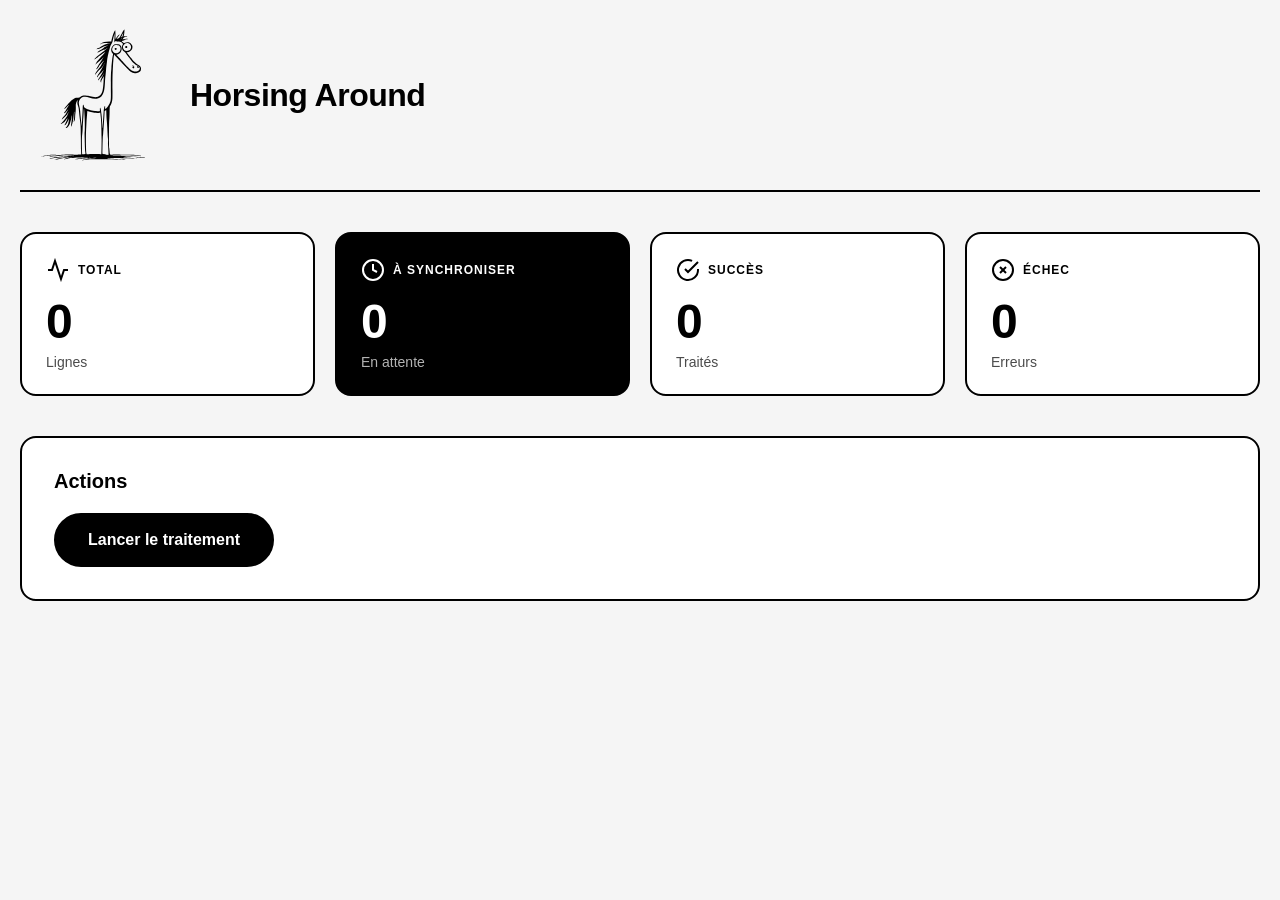
==== index.html @ 1d6e6deb "Add Grist API script to index.html" ====
<!doctype html>
<html lang="fr">
  <head>
    <meta charset="UTF-8" />
    <meta name="viewport" content="width=device-width, initial-scale=1.0" />
    <title>Horsing Around - Synchronisation DS</title>
    <link rel="stylesheet" href="style.css" />
  </head>
  <body>
    <div class="container">
      <!-- Header -->
      <header class="header">
        <div class="logo">
          <!-- # LOGO ICI : Remplacer le div.logo-placeholder par ton logo SVG ou image -->
          <img src="horse.svg" alt="Logo" />
        </div>
        <h1 class="title">Horsing Around</h1>
      </header>

      <!-- Stats Grid -->
      <div class="stats-grid">
        <!-- Card 1: Total -->
        <div class="stat-card">
          <div class="stat-header">
            <!-- # ICON ICI : Icône graphique/chart pour TOTAL -->
            <svg
              class="stat-icon"
              width="24"
              height="24"
              viewBox="0 0 24 24"
              fill="none"
              stroke="currentColor"
              stroke-width="2"
            >
              <polyline points="22 12 18 12 15 21 9 3 6 12 2 12"></polyline>
            </svg>
            <span class="stat-label">TOTAL</span>
          </div>
          <div class="stat-value" id="total-value">-</div>
          <div class="stat-subtitle">Lignes</div>
        </div>

        <!-- Card 2: À synchroniser (ACCENT CARD) -->
        <div class="stat-card stat-card-accent">
          <div class="stat-header">
            <!-- # ICON ICI : Icône horloge/attente pour À SYNCHRONISER -->
            <svg
              class="stat-icon"
              width="24"
              height="24"
              viewBox="0 0 24 24"
              fill="none"
              stroke="currentColor"
              stroke-width="2"
            >
              <circle cx="12" cy="12" r="10"></circle>
              <polyline points="12 6 12 12 16 14"></polyline>
            </svg>
            <span class="stat-label">À SYNCHRONISER</span>
          </div>
          <div class="stat-value" id="pending-value">-</div>
          <div class="stat-subtitle">En attente</div>
        </div>

        <!-- Card 3: Succès -->
        <div class="stat-card">
          <div class="stat-header">
            <!-- # ICON ICI : Icône check/validation pour SUCCÈS -->
            <svg
              class="stat-icon"
              width="24"
              height="24"
              viewBox="0 0 24 24"
              fill="none"
              stroke="currentColor"
              stroke-width="2"
            >
              <path d="M22 11.08V12a10 10 0 1 1-5.93-9.14"></path>
              <polyline points="22 4 12 14.01 9 11.01"></polyline>
            </svg>
            <span class="stat-label">SUCCÈS</span>
          </div>
          <div class="stat-value" id="success-value">-</div>
          <div class="stat-subtitle">Traités</div>
        </div>

        <!-- Card 4: Échec -->
        <div class="stat-card">
          <div class="stat-header">
            <!-- # ICON ICI : Icône croix/erreur pour ÉCHEC -->
            <svg
              class="stat-icon"
              width="24"
              height="24"
              viewBox="0 0 24 24"
              fill="none"
              stroke="currentColor"
              stroke-width="2"
            >
              <circle cx="12" cy="12" r="10"></circle>
              <line x1="15" y1="9" x2="9" y2="15"></line>
              <line x1="9" y1="9" x2="15" y2="15"></line>
            </svg>
            <span class="stat-label">ÉCHEC</span>
          </div>
          <div class="stat-value" id="error-value">-</div>
          <div class="stat-subtitle">Erreurs</div>
        </div>
      </div>

      <!-- Actions Section -->
      <div class="actions-section">
        <h2 class="actions-title">Actions</h2>
        <div class="actions-buttons">
          <button id="launch-btn" class="btn btn-primary">
            Lancer le traitement
          </button>
        </div>
      </div>

      <!-- Status Message -->
      <div id="status-message" class="status-message hidden"></div>

      <!-- Progress Bar (hidden by default) -->
      <div id="progress-container" class="progress-container hidden">
        <div class="progress-bar">
          <div id="progress-fill" class="progress-fill"></div>
        </div>
        <div id="progress-text" class="progress-text">
          Traitement en cours...
        </div>
      </div>
    </div>

    <!-- Grist API -->
    <script src="https://docs.getgrist.com/grist-plugin-api.js"></script>
    <script src="script.js"></script>
  </body>
</html>
---- style.css ----
/* Reset & Base */
* {
  margin: 0;
  padding: 0;
  box-sizing: border-box;
}

body {
  font-family:
    -apple-system, BlinkMacSystemFont, "Segoe UI", Roboto, Oxygen, Ubuntu,
    Cantarell, sans-serif;
  background-color: #f5f5f5;
  color: #000;
  padding: 20px;
}

.container {
  max-width: 1400px;
  margin: 0 auto;
}

/* Header */
.header {
  display: flex;
  align-items: center;
  gap: 20px;
  margin-bottom: 40px;
  padding-bottom: 20px;
  border-bottom: 2px solid #000;
}

.logo {
  /* # LOGO : Ajuster la taille si nécessaire */
  width: 150px;
  height: 150px;
  flex-shrink: 0; /* Empêche le logo de rétrécir */
}

/* Ajoute aussi ceci pour contraindre l'image/svg à l'intérieur */
.logo img,
.logo svg {
  width: 100%;
  height: 100%;
  object-fit: contain; /* Garde les proportions */
}

.logo-placeholder {
  /* # LOGO : Placeholder carré noir - Remplacer par ton logo */
  width: 100%;
  height: 100%;
  background-color: #000;
  display: flex;
  align-items: center;
  justify-content: center;
  color: #fff;
  font-weight: bold;
  font-size: 14px;
  border-radius: 8px;
}

/* Responsive : réduire sur petits écrans */
@media (max-width: 768px) {
  .logo {
    width: 60px;
    height: 60px;
  }
}

.title {
  font-size: 32px;
  font-weight: 700;
  letter-spacing: -0.5px;
}

/* Stats Grid */
.stats-grid {
  display: grid;
  grid-template-columns: repeat(auto-fit, minmax(280px, 1fr));
  gap: 20px;
  margin-bottom: 40px;
}

.stat-card {
  background-color: #fff;
  border: 2px solid #000;
  border-radius: 16px;
  padding: 24px;
  transition:
    transform 0.2s ease,
    box-shadow 0.2s ease;
}

.stat-card:hover {
  transform: translateY(-2px);
  box-shadow: 4px 4px 0 #000;
}

/* Accent Card (noir) */
.stat-card-accent {
  background-color: #000;
  color: #fff;
}

.stat-card-accent .stat-icon {
  stroke: #fff;
}

.stat-header {
  display: flex;
  align-items: center;
  gap: 8px;
  margin-bottom: 16px;
}

.stat-icon {
  /* # ICON : Taille des icônes des cartes stats */
  width: 24px;
  height: 24px;
}

.stat-label {
  font-size: 12px;
  font-weight: 600;
  letter-spacing: 1px;
  text-transform: uppercase;
}

.stat-value {
  font-size: 48px;
  font-weight: 700;
  line-height: 1;
  margin-bottom: 8px;
}

.stat-subtitle {
  font-size: 14px;
  opacity: 0.7;
}

/* Actions Section */
.actions-section {
  background-color: #fff;
  border: 2px solid #000;
  border-radius: 16px;
  padding: 32px;
  margin-bottom: 20px;
}

.actions-title {
  font-size: 20px;
  font-weight: 700;
  margin-bottom: 20px;
}

.actions-buttons {
  display: flex;
  gap: 12px;
  flex-wrap: wrap;
}

/* Buttons */
.btn {
  padding: 16px 32px;
  font-size: 16px;
  font-weight: 600;
  border: 2px solid #000;
  border-radius: 50px;
  cursor: pointer;
  transition: all 0.2s ease;
  font-family: inherit;
}

.btn-primary {
  background-color: #000;
  color: #fff;
}

.btn-primary:hover:not(:disabled) {
  transform: translateY(-2px);
  box-shadow: 4px 4px 0 #000;
}

.btn-primary:active:not(:disabled) {
  transform: translateY(0);
  box-shadow: 2px 2px 0 #000;
}

.btn-primary:disabled {
  opacity: 0.5;
  cursor: not-allowed;
}

/* Status Message */
.status-message {
  padding: 16px 24px;
  border-radius: 12px;
  border: 2px solid #000;
  margin-bottom: 20px;
  font-weight: 500;
}

.status-message.success {
  background-color: #fff;
  color: #000;
}

.status-message.error {
  background-color: #000;
  color: #fff;
}

.status-message.info {
  background-color: #f5f5f5;
  color: #000;
}

.hidden {
  display: none;
}

/* Progress Bar */
.progress-container {
  background-color: #fff;
  border: 2px solid #000;
  border-radius: 16px;
  padding: 24px;
}

.progress-bar {
  width: 100%;
  height: 20px;
  background-color: #f5f5f5;
  border: 2px solid #000;
  border-radius: 10px;
  overflow: hidden;
  margin-bottom: 12px;
}

.progress-fill {
  height: 100%;
  background-color: #000;
  transition: width 0.3s ease;
  width: 0%;
}

.progress-text {
  text-align: center;
  font-size: 14px;
  font-weight: 600;
}

/* Responsive */
@media (max-width: 768px) {
  .stats-grid {
    grid-template-columns: 1fr;
  }

  .header {
    flex-direction: column;
    align-items: flex-start;
  }

  .title {
    font-size: 24px;
  }
}
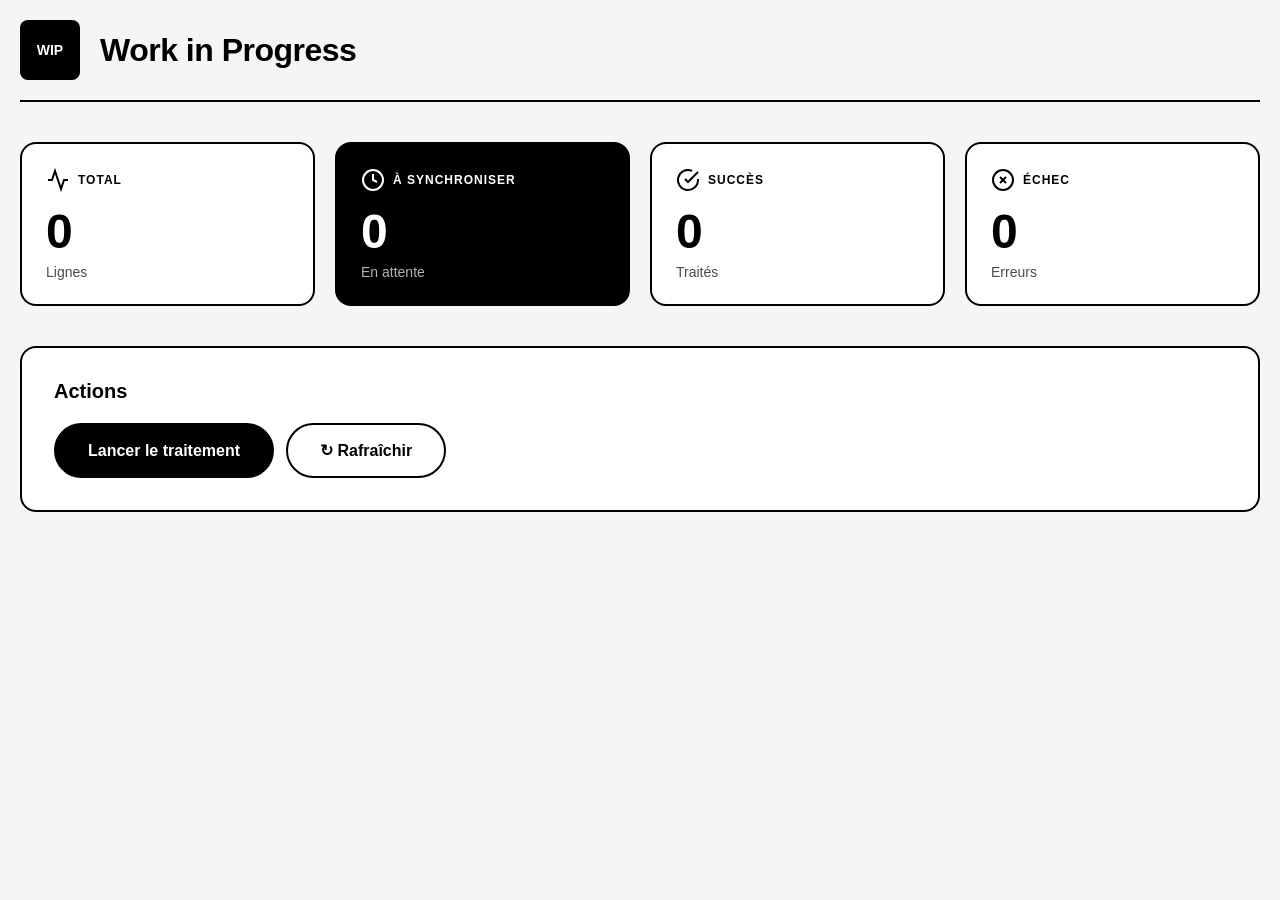
==== commit 301ed983: "Update title and logo placeholder in index.html" ====
--- a/index.html
+++ b/index.html
@@ -3,7 +3,7 @@
   <head>
     <meta charset="UTF-8" />
     <meta name="viewport" content="width=device-width, initial-scale=1.0" />
-    <title>Horsing Around - Synchronisation DS</title>
+    <title>Work in Progress - Synchronisation DS</title>
     <link rel="stylesheet" href="style.css" />
   </head>
   <body>
@@ -12,9 +12,9 @@
       <header class="header">
         <div class="logo">
           <!-- # LOGO ICI : Remplacer le div.logo-placeholder par ton logo SVG ou image -->
-          <img src="horse.svg" alt="Logo" />
+          <div class="logo-placeholder">WIP</div>
         </div>
-        <h1 class="title">Horsing Around</h1>
+        <h1 class="title">Work in Progress</h1>
       </header>
 
       <!-- Stats Grid -->
@@ -115,6 +115,9 @@
           <button id="launch-btn" class="btn btn-primary">
             Lancer le traitement
           </button>
+          <button id="refresh-btn" class="btn btn-secondary">
+            ↻ Rafraîchir
+          </button>
         </div>
       </div>
 
@@ -132,8 +135,6 @@
       </div>
     </div>
 
-    <!-- Grist API -->
-    <script src="https://docs.getgrist.com/grist-plugin-api.js"></script>
     <script src="script.js"></script>
   </body>
 </html>
--- a/style.css
+++ b/style.css
@@ -31,17 +31,8 @@
 
 .logo {
   /* # LOGO : Ajuster la taille si nécessaire */
-  width: 150px;
-  height: 150px;
-  flex-shrink: 0; /* Empêche le logo de rétrécir */
-}
-
-/* Ajoute aussi ceci pour contraindre l'image/svg à l'intérieur */
-.logo img,
-.logo svg {
-  width: 100%;
-  height: 100%;
-  object-fit: contain; /* Garde les proportions */
+  width: 60px;
+  height: 60px;
 }
 
 .logo-placeholder {
@@ -56,14 +47,6 @@
   font-weight: bold;
   font-size: 14px;
   border-radius: 8px;
-}
-
-/* Responsive : réduire sur petits écrans */
-@media (max-width: 768px) {
-  .logo {
-    width: 60px;
-    height: 60px;
-  }
 }
 
 .title {
@@ -190,6 +173,27 @@
   cursor: not-allowed;
 }
 
+.btn-secondary {
+  background-color: #fff;
+  color: #000;
+}
+
+.btn-secondary:hover:not(:disabled) {
+  background-color: #f5f5f5;
+  transform: translateY(-2px);
+  box-shadow: 4px 4px 0 #000;
+}
+
+.btn-secondary:active:not(:disabled) {
+  transform: translateY(0);
+  box-shadow: 2px 2px 0 #000;
+}
+
+.btn-secondary:disabled {
+  opacity: 0.5;
+  cursor: not-allowed;
+}
+
 /* Status Message */
 .status-message {
   padding: 16px 24px;
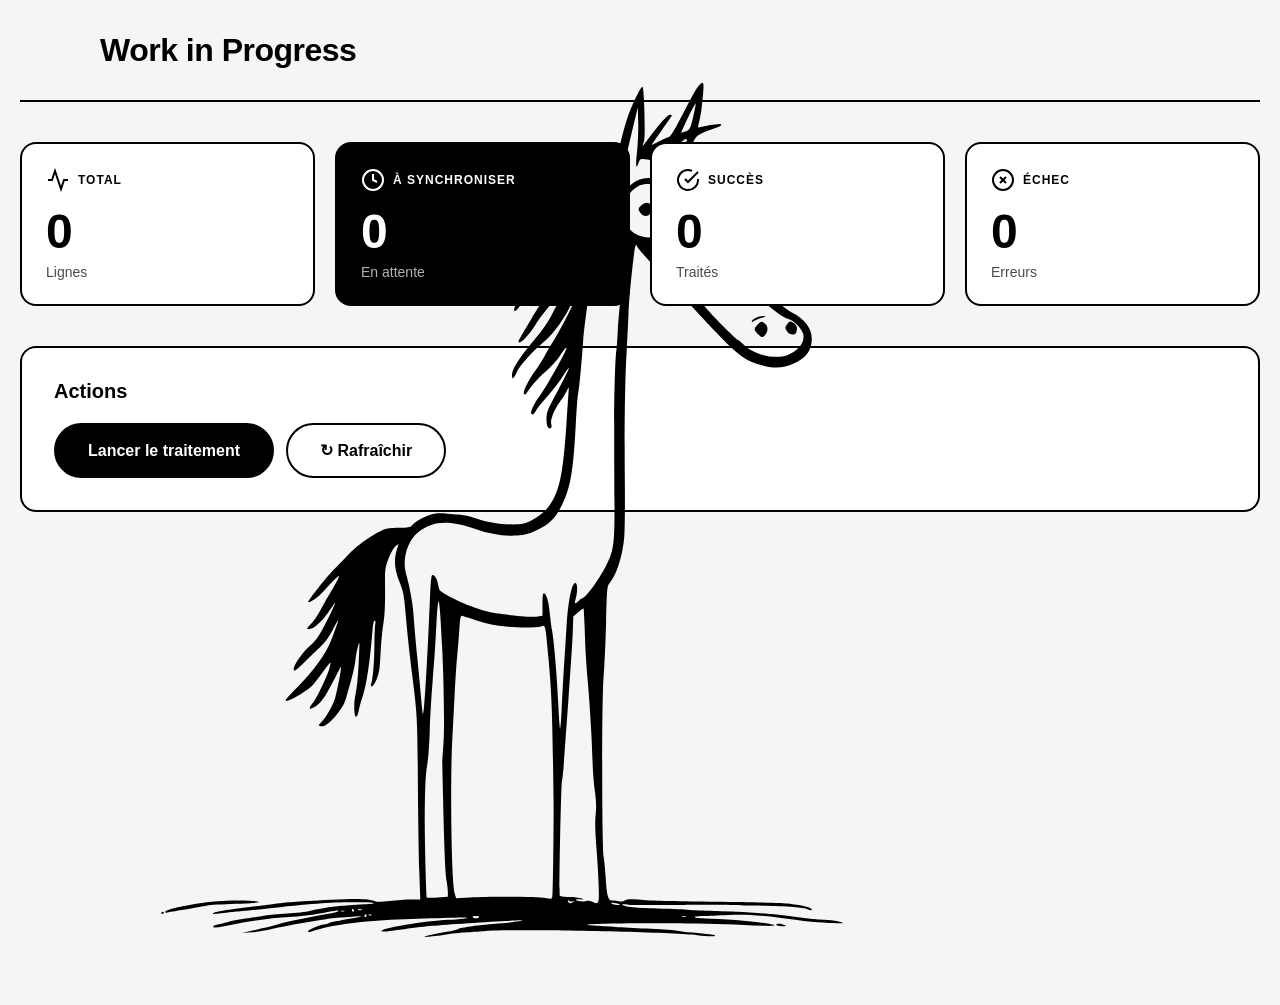
==== commit 185fbcf9: "Replace logo placeholder with SVG image" ====
--- a/index.html
+++ b/index.html
@@ -12,7 +12,7 @@
       <header class="header">
         <div class="logo">
           <!-- # LOGO ICI : Remplacer le div.logo-placeholder par ton logo SVG ou image -->
-          <div class="logo-placeholder">WIP</div>
+          <img src="horse.svg" alt="Logo" />
         </div>
         <h1 class="title">Work in Progress</h1>
       </header>
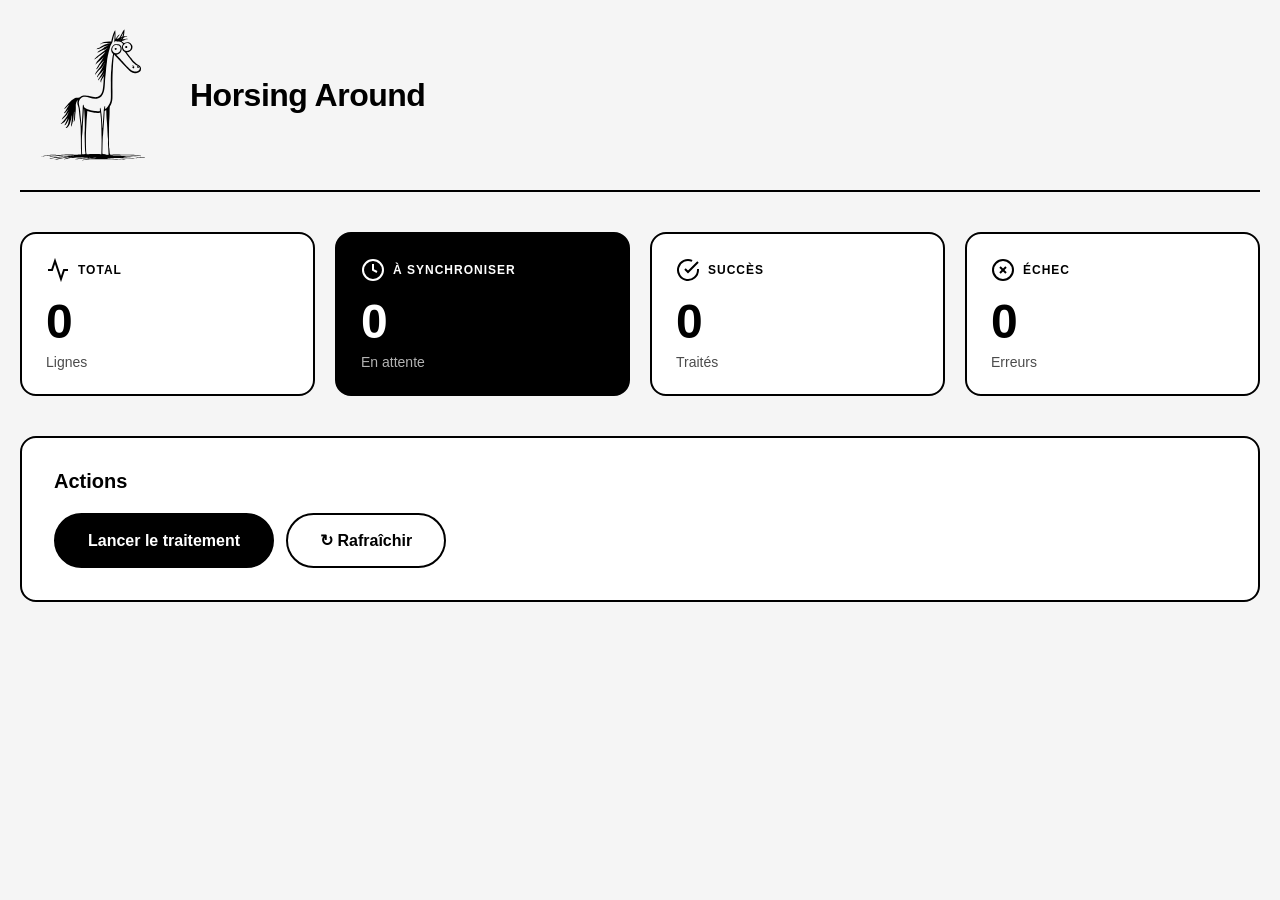
==== commit 672cb5bc: "Update title and header text in index.html" ====
--- a/index.html
+++ b/index.html
@@ -3,7 +3,7 @@
   <head>
     <meta charset="UTF-8" />
     <meta name="viewport" content="width=device-width, initial-scale=1.0" />
-    <title>Work in Progress - Synchronisation DS</title>
+    <title>Horsing Around - Synchronisation DS</title>
     <link rel="stylesheet" href="style.css" />
   </head>
   <body>
@@ -14,7 +14,7 @@
           <!-- # LOGO ICI : Remplacer le div.logo-placeholder par ton logo SVG ou image -->
           <img src="horse.svg" alt="Logo" />
         </div>
-        <h1 class="title">Work in Progress</h1>
+        <h1 class="title">Horsing Around</h1>
       </header>
 
       <!-- Stats Grid -->
--- a/style.css
+++ b/style.css
@@ -31,8 +31,17 @@
 
 .logo {
   /* # LOGO : Ajuster la taille si nécessaire */
-  width: 60px;
-  height: 60px;
+  width: 150px;
+  height: 150px;
+  flex-shrink: 0; /* Empêche le logo de rétrécir */
+}
+
+/* Ajoute aussi ceci pour contraindre l'image/svg à l'intérieur */
+.logo img,
+.logo svg {
+  width: 100%;
+  height: 100%;
+  object-fit: contain; /* Garde les proportions */
 }
 
 .logo-placeholder {
@@ -47,6 +56,14 @@
   font-weight: bold;
   font-size: 14px;
   border-radius: 8px;
+}
+
+/* Responsive : réduire sur petits écrans */
+@media (max-width: 768px) {
+  .logo {
+    width: 60px;
+    height: 60px;
+  }
 }
 
 .title {
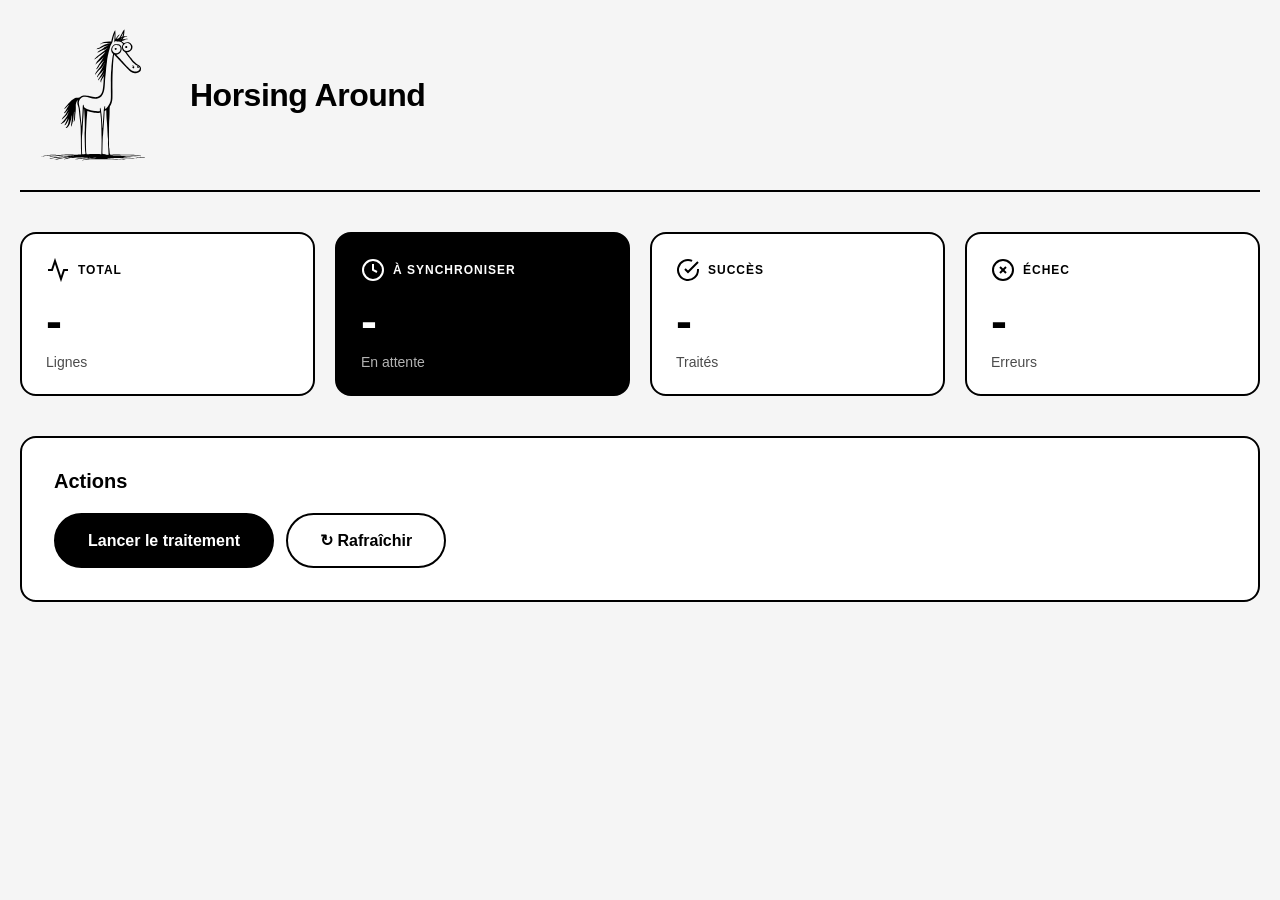
==== commit a13f268e: "Replace local script with Grist API script" ====
--- a/index.html
+++ b/index.html
@@ -135,6 +135,8 @@
       </div>
     </div>
 
-    <script src="script.js"></script>
+    <!-- Grist API -->
+<script src="https://docs.getgrist.com/grist-plugin-api.js"></script>
+<script src="script.js"></script>
   </body>
 </html>
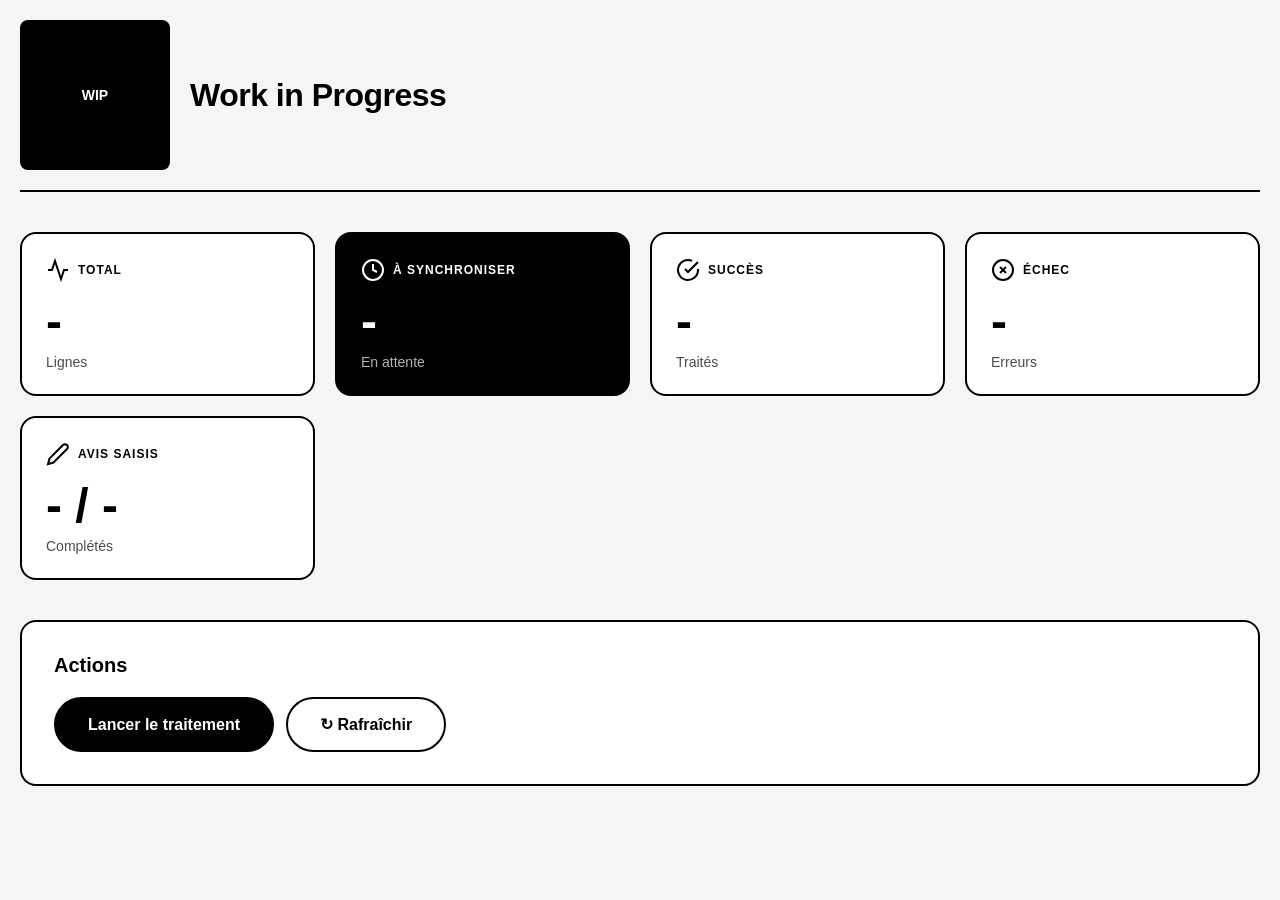
==== commit 861b9b5a: "Update title and logo placeholder in index.html" ====
--- a/index.html
+++ b/index.html
@@ -3,7 +3,7 @@
   <head>
     <meta charset="UTF-8" />
     <meta name="viewport" content="width=device-width, initial-scale=1.0" />
-    <title>Horsing Around - Synchronisation DS</title>
+    <title>Work in Progress - Synchronisation DS</title>
     <link rel="stylesheet" href="style.css" />
   </head>
   <body>
@@ -12,9 +12,9 @@
       <header class="header">
         <div class="logo">
           <!-- # LOGO ICI : Remplacer le div.logo-placeholder par ton logo SVG ou image -->
-          <img src="horse.svg" alt="Logo" />
+          <div class="logo-placeholder">WIP</div>
         </div>
-        <h1 class="title">Horsing Around</h1>
+        <h1 class="title">Work in Progress</h1>
       </header>
 
       <!-- Stats Grid -->
@@ -106,6 +106,29 @@
           <div class="stat-value" id="error-value">-</div>
           <div class="stat-subtitle">Erreurs</div>
         </div>
+
+        <!-- Card 5: Avis Saisis -->
+        <div class="stat-card">
+          <div class="stat-header">
+            <!-- # ICON ICI : Icône stylo pour AVIS SAISIS -->
+            <svg
+              class="stat-icon"
+              width="24"
+              height="24"
+              viewBox="0 0 24 24"
+              fill="none"
+              stroke="currentColor"
+              stroke-width="2"
+            >
+              <path
+                d="M17 3a2.828 2.828 0 1 1 4 4L7.5 20.5 2 22l1.5-5.5L17 3z"
+              ></path>
+            </svg>
+            <span class="stat-label">AVIS SAISIS</span>
+          </div>
+          <div class="stat-value" id="avis-value">- / -</div>
+          <div class="stat-subtitle">Complétés</div>
+        </div>
       </div>
 
       <!-- Actions Section -->
@@ -135,8 +158,6 @@
       </div>
     </div>
 
-    <!-- Grist API -->
-<script src="https://docs.getgrist.com/grist-plugin-api.js"></script>
-<script src="script.js"></script>
+    <script src="script.js"></script>
   </body>
 </html>
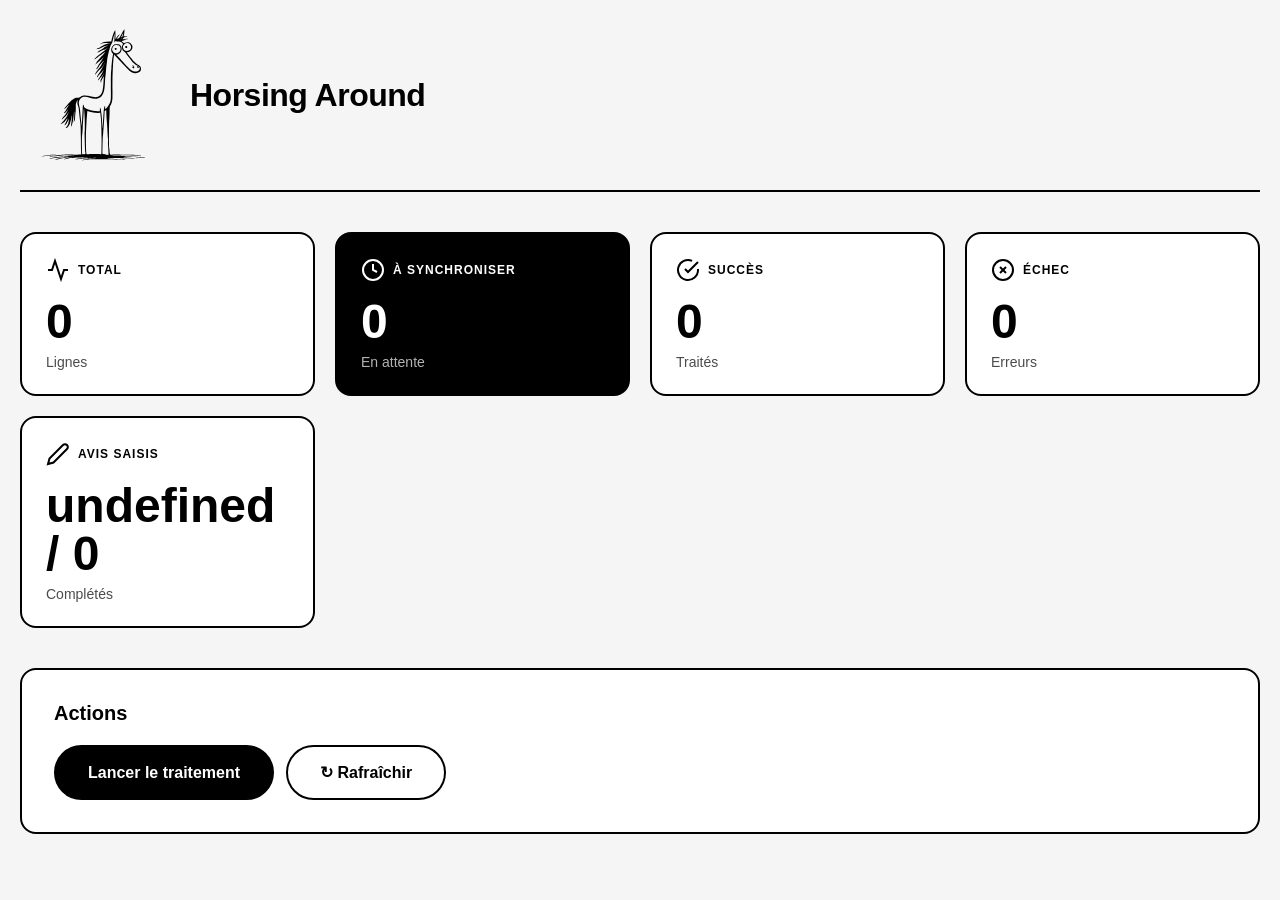
==== commit b80d0ab0: "Update index.html" ====
--- a/index.html
+++ b/index.html
@@ -3,7 +3,7 @@
   <head>
     <meta charset="UTF-8" />
     <meta name="viewport" content="width=device-width, initial-scale=1.0" />
-    <title>Work in Progress - Synchronisation DS</title>
+    <title>Horsing Around - Synchronisation DS</title>
     <link rel="stylesheet" href="style.css" />
   </head>
   <body>
@@ -12,9 +12,9 @@
       <header class="header">
         <div class="logo">
           <!-- # LOGO ICI : Remplacer le div.logo-placeholder par ton logo SVG ou image -->
-          <div class="logo-placeholder">WIP</div>
+          <img src="horse.svg" alt="Logo" />
         </div>
-        <h1 class="title">Work in Progress</h1>
+        <h1 class="title">Horsing Around</h1>
       </header>
 
       <!-- Stats Grid -->
@@ -106,7 +106,6 @@
           <div class="stat-value" id="error-value">-</div>
           <div class="stat-subtitle">Erreurs</div>
         </div>
-
         <!-- Card 5: Avis Saisis -->
         <div class="stat-card">
           <div class="stat-header">
@@ -158,6 +157,8 @@
       </div>
     </div>
 
+    <!-- Grist API -->
+    <script src="https://docs.getgrist.com/grist-plugin-api.js"></script>
     <script src="script.js"></script>
   </body>
 </html>
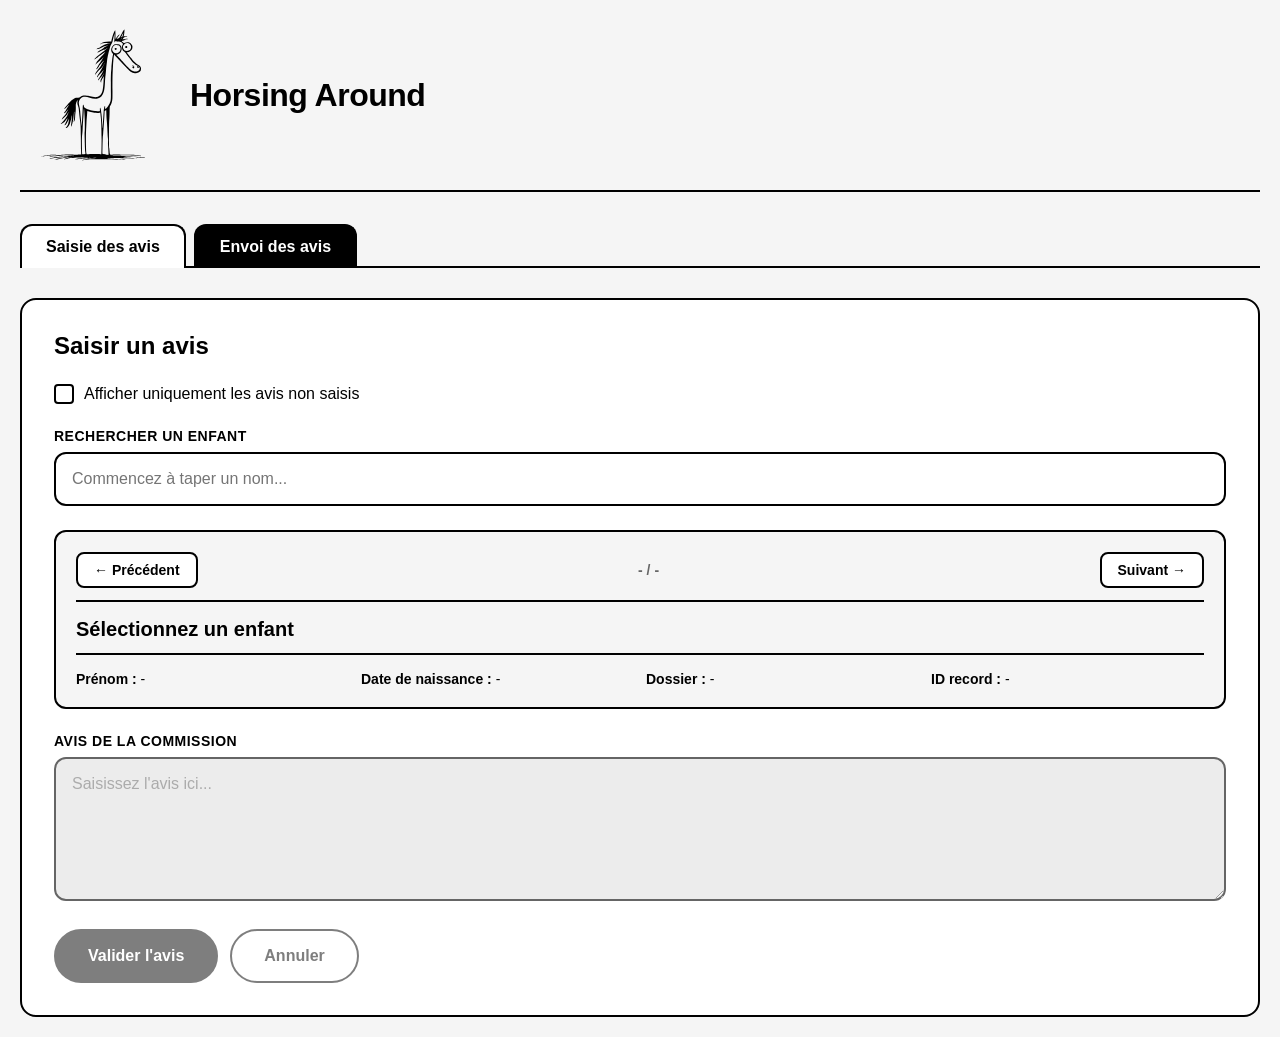
==== commit 499dd99a: "Add files via upload" ====
--- a/index.html
+++ b/index.html
@@ -3,7 +3,7 @@
   <head>
     <meta charset="UTF-8" />
     <meta name="viewport" content="width=device-width, initial-scale=1.0" />
-    <title>Horsing Around - Synchronisation DS</title>
+    <title>Horsing Around - Gestion des avis</title>
     <link rel="stylesheet" href="style.css" />
   </head>
   <body>
@@ -11,154 +11,239 @@
       <!-- Header -->
       <header class="header">
         <div class="logo">
-          <!-- # LOGO ICI : Remplacer le div.logo-placeholder par ton logo SVG ou image -->
           <img src="horse.svg" alt="Logo" />
         </div>
         <h1 class="title">Horsing Around</h1>
       </header>
 
-      <!-- Stats Grid -->
-      <div class="stats-grid">
-        <!-- Card 1: Total -->
-        <div class="stat-card">
-          <div class="stat-header">
-            <!-- # ICON ICI : Icône graphique/chart pour TOTAL -->
-            <svg
-              class="stat-icon"
-              width="24"
-              height="24"
-              viewBox="0 0 24 24"
-              fill="none"
-              stroke="currentColor"
-              stroke-width="2"
-            >
-              <polyline points="22 12 18 12 15 21 9 3 6 12 2 12"></polyline>
-            </svg>
-            <span class="stat-label">TOTAL</span>
-          </div>
-          <div class="stat-value" id="total-value">-</div>
-          <div class="stat-subtitle">Lignes</div>
-        </div>
-
-        <!-- Card 2: À synchroniser (ACCENT CARD) -->
-        <div class="stat-card stat-card-accent">
-          <div class="stat-header">
-            <!-- # ICON ICI : Icône horloge/attente pour À SYNCHRONISER -->
-            <svg
-              class="stat-icon"
-              width="24"
-              height="24"
-              viewBox="0 0 24 24"
-              fill="none"
-              stroke="currentColor"
-              stroke-width="2"
-            >
-              <circle cx="12" cy="12" r="10"></circle>
-              <polyline points="12 6 12 12 16 14"></polyline>
-            </svg>
-            <span class="stat-label">À SYNCHRONISER</span>
-          </div>
-          <div class="stat-value" id="pending-value">-</div>
-          <div class="stat-subtitle">En attente</div>
-        </div>
-
-        <!-- Card 3: Succès -->
-        <div class="stat-card">
-          <div class="stat-header">
-            <!-- # ICON ICI : Icône check/validation pour SUCCÈS -->
-            <svg
-              class="stat-icon"
-              width="24"
-              height="24"
-              viewBox="0 0 24 24"
-              fill="none"
-              stroke="currentColor"
-              stroke-width="2"
-            >
-              <path d="M22 11.08V12a10 10 0 1 1-5.93-9.14"></path>
-              <polyline points="22 4 12 14.01 9 11.01"></polyline>
-            </svg>
-            <span class="stat-label">SUCCÈS</span>
-          </div>
-          <div class="stat-value" id="success-value">-</div>
-          <div class="stat-subtitle">Traités</div>
-        </div>
-
-        <!-- Card 4: Échec -->
-        <div class="stat-card">
-          <div class="stat-header">
-            <!-- # ICON ICI : Icône croix/erreur pour ÉCHEC -->
-            <svg
-              class="stat-icon"
-              width="24"
-              height="24"
-              viewBox="0 0 24 24"
-              fill="none"
-              stroke="currentColor"
-              stroke-width="2"
-            >
-              <circle cx="12" cy="12" r="10"></circle>
-              <line x1="15" y1="9" x2="9" y2="15"></line>
-              <line x1="9" y1="9" x2="15" y2="15"></line>
-            </svg>
-            <span class="stat-label">ÉCHEC</span>
-          </div>
-          <div class="stat-value" id="error-value">-</div>
-          <div class="stat-subtitle">Erreurs</div>
-        </div>
-        <!-- Card 5: Avis Saisis -->
-        <div class="stat-card">
-          <div class="stat-header">
-            <!-- # ICON ICI : Icône stylo pour AVIS SAISIS -->
-            <svg
-              class="stat-icon"
-              width="24"
-              height="24"
-              viewBox="0 0 24 24"
-              fill="none"
-              stroke="currentColor"
-              stroke-width="2"
-            >
-              <path
-                d="M17 3a2.828 2.828 0 1 1 4 4L7.5 20.5 2 22l1.5-5.5L17 3z"
-              ></path>
-            </svg>
-            <span class="stat-label">AVIS SAISIS</span>
-          </div>
-          <div class="stat-value" id="avis-value">- / -</div>
-          <div class="stat-subtitle">Complétés</div>
-        </div>
+      <!-- Tabs Navigation -->
+      <div class="tabs-nav">
+        <button class="tab-btn active" data-tab="saisie">
+          Saisie des avis
+        </button>
+        <button class="tab-btn" data-tab="envoi">
+          Envoi des avis
+        </button>
       </div>
 
-      <!-- Actions Section -->
-      <div class="actions-section">
-        <h2 class="actions-title">Actions</h2>
-        <div class="actions-buttons">
-          <button id="launch-btn" class="btn btn-primary">
-            Lancer le traitement
-          </button>
-          <button id="refresh-btn" class="btn btn-secondary">
-            ↻ Rafraîchir
-          </button>
+      <!-- Tab 1: Saisie des avis -->
+      <div class="tab-content active" id="tab-saisie">
+        <div class="saisie-section">
+          <h2 class="section-title">Saisir un avis</h2>
+
+          <!-- Checkbox: Avis non saisis uniquement -->
+          <div class="filter-checkbox">
+            <label>
+              <input type="checkbox" id="filter-non-saisis" />
+              <span>Afficher uniquement les avis non saisis</span>
+            </label>
+          </div>
+
+          <!-- Autocomplete Search -->
+          <div class="search-container">
+            <label for="search-nom">Rechercher un enfant</label>
+            <input
+              type="text"
+              id="search-nom"
+              placeholder="Commencez à taper un nom..."
+              autocomplete="off"
+            />
+            <div id="autocomplete-list" class="autocomplete-list hidden"></div>
+          </div>
+
+          <!-- Search Results Counter -->
+          <div id="search-counter" class="search-counter hidden">
+            <span id="counter-text">0 résultat(s)</span>
+          </div>
+
+          <!-- Selected Info - Navigation -->
+          <div id="selected-info" class="selected-info">
+            <div class="info-card">
+              <div class="info-navigation">
+                <button id="prev-btn" class="nav-arrow" title="Précédent">
+                  ← Précédent
+                </button>
+                <span id="nav-counter" class="nav-counter">- / -</span>
+                <button id="next-btn" class="nav-arrow" title="Suivant">
+                  Suivant →
+                </button>
+              </div>
+              <h3 id="selected-name">Sélectionnez un enfant</h3>
+              <div class="info-details">
+                <p><strong>Prénom :</strong> <span id="selected-prenom">-</span></p>
+                <p><strong>Date de naissance :</strong> <span id="selected-naissance">-</span></p>
+                <p><strong>Dossier :</strong> <span id="selected-dossier">-</span></p>
+                <p><strong>ID record :</strong> <span id="selected-record-id">-</span></p>
+              </div>
+            </div>
+          </div>
+
+          <!-- Avis Input -->
+          <div class="avis-input-container">
+            <label for="avis-text">Avis de la commission</label>
+            <textarea
+              id="avis-text"
+              placeholder="Saisissez l'avis ici..."
+              rows="6"
+              disabled
+            ></textarea>
+          </div>
+
+          <!-- Submit Button -->
+          <div class="actions-buttons">
+            <button id="valider-btn" class="btn btn-primary" disabled>
+              Valider l'avis
+            </button>
+            <button id="clear-btn" class="btn btn-secondary" disabled>
+              Annuler
+            </button>
+          </div>
+
+          <!-- Status Message for Saisie -->
+          <div id="status-message-saisie" class="status-message hidden"></div>
         </div>
       </div>
 
-      <!-- Status Message -->
-      <div id="status-message" class="status-message hidden"></div>
-
-      <!-- Progress Bar (hidden by default) -->
-      <div id="progress-container" class="progress-container hidden">
-        <div class="progress-bar">
-          <div id="progress-fill" class="progress-fill"></div>
-        </div>
-        <div id="progress-text" class="progress-text">
-          Traitement en cours...
+      <!-- Tab 2: Envoi des avis (original dashboard) -->
+      <div class="tab-content" id="tab-envoi">
+        <!-- Stats Grid -->
+        <div class="stats-grid">
+          <!-- Card 1: Total -->
+          <div class="stat-card">
+            <div class="stat-header">
+              <svg
+                class="stat-icon"
+                width="24"
+                height="24"
+                viewBox="0 0 24 24"
+                fill="none"
+                stroke="currentColor"
+                stroke-width="2"
+              >
+                <polyline points="22 12 18 12 15 21 9 3 6 12 2 12"></polyline>
+              </svg>
+              <span class="stat-label">TOTAL</span>
+            </div>
+            <div class="stat-value" id="total-value">-</div>
+            <div class="stat-subtitle">Lignes</div>
+          </div>
+
+          <!-- Card 2: À synchroniser -->
+          <div class="stat-card stat-card-accent">
+            <div class="stat-header">
+              <svg
+                class="stat-icon"
+                width="24"
+                height="24"
+                viewBox="0 0 24 24"
+                fill="none"
+                stroke="currentColor"
+                stroke-width="2"
+              >
+                <circle cx="12" cy="12" r="10"></circle>
+                <polyline points="12 6 12 12 16 14"></polyline>
+              </svg>
+              <span class="stat-label">À SYNCHRONISER</span>
+            </div>
+            <div class="stat-value" id="pending-value">-</div>
+            <div class="stat-subtitle">En attente</div>
+          </div>
+
+          <!-- Card 3: Succès -->
+          <div class="stat-card">
+            <div class="stat-header">
+              <svg
+                class="stat-icon"
+                width="24"
+                height="24"
+                viewBox="0 0 24 24"
+                fill="none"
+                stroke="currentColor"
+                stroke-width="2"
+              >
+                <path d="M22 11.08V12a10 10 0 1 1-5.93-9.14"></path>
+                <polyline points="22 4 12 14.01 9 11.01"></polyline>
+              </svg>
+              <span class="stat-label">SUCCÈS</span>
+            </div>
+            <div class="stat-value" id="success-value">-</div>
+            <div class="stat-subtitle">Traités</div>
+          </div>
+
+          <!-- Card 4: Échec -->
+          <div class="stat-card">
+            <div class="stat-header">
+              <svg
+                class="stat-icon"
+                width="24"
+                height="24"
+                viewBox="0 0 24 24"
+                fill="none"
+                stroke="currentColor"
+                stroke-width="2"
+              >
+                <circle cx="12" cy="12" r="10"></circle>
+                <line x1="15" y1="9" x2="9" y2="15"></line>
+                <line x1="9" y1="9" x2="15" y2="15"></line>
+              </svg>
+              <span class="stat-label">ÉCHEC</span>
+            </div>
+            <div class="stat-value" id="error-value">-</div>
+            <div class="stat-subtitle">Erreurs</div>
+          </div>
+
+          <!-- Card 5: Avis Saisis -->
+          <div class="stat-card">
+            <div class="stat-header">
+              <svg
+                class="stat-icon"
+                width="24"
+                height="24"
+                viewBox="0 0 24 24"
+                fill="none"
+                stroke="currentColor"
+                stroke-width="2"
+              >
+                <path
+                  d="M17 3a2.828 2.828 0 1 1 4 4L7.5 20.5 2 22l1.5-5.5L17 3z"
+                ></path>
+              </svg>
+              <span class="stat-label">AVIS SAISIS</span>
+            </div>
+            <div class="stat-value" id="avis-value">- / -</div>
+            <div class="stat-subtitle">Complétés</div>
+          </div>
+        </div>
+
+        <!-- Actions Section -->
+        <div class="actions-section">
+          <h2 class="actions-title">Actions</h2>
+          <div class="actions-buttons">
+            <button id="launch-btn" class="btn btn-primary">
+              Lancer le traitement
+            </button>
+            <button id="refresh-btn" class="btn btn-secondary">
+              ↻ Rafraîchir
+            </button>
+          </div>
+        </div>
+
+        <!-- Status Message -->
+        <div id="status-message" class="status-message hidden"></div>
+
+        <!-- Progress Bar -->
+        <div id="progress-container" class="progress-container hidden">
+          <div class="progress-bar">
+            <div id="progress-fill" class="progress-fill"></div>
+          </div>
+          <div id="progress-text" class="progress-text">
+            Traitement en cours...
+          </div>
         </div>
       </div>
     </div>
 
-    <!-- Grist API -->
     <script src="https://docs.getgrist.com/grist-plugin-api.js"></script>
     <script src="script.js"></script>
   </body>
-</html>
+</html>
--- a/style.css
+++ b/style.css
@@ -24,28 +24,25 @@
   display: flex;
   align-items: center;
   gap: 20px;
-  margin-bottom: 40px;
+  margin-bottom: 30px;
   padding-bottom: 20px;
   border-bottom: 2px solid #000;
 }
 
 .logo {
-  /* # LOGO : Ajuster la taille si nécessaire */
   width: 150px;
   height: 150px;
-  flex-shrink: 0; /* Empêche le logo de rétrécir */
-}
-
-/* Ajoute aussi ceci pour contraindre l'image/svg à l'intérieur */
+  flex-shrink: 0;
+}
+
 .logo img,
 .logo svg {
   width: 100%;
   height: 100%;
-  object-fit: contain; /* Garde les proportions */
+  object-fit: contain;
 }
 
 .logo-placeholder {
-  /* # LOGO : Placeholder carré noir - Remplacer par ton logo */
   width: 100%;
   height: 100%;
   background-color: #000;
@@ -56,14 +53,6 @@
   font-weight: bold;
   font-size: 14px;
   border-radius: 8px;
-}
-
-/* Responsive : réduire sur petits écrans */
-@media (max-width: 768px) {
-  .logo {
-    width: 60px;
-    height: 60px;
-  }
 }
 
 .title {
@@ -71,6 +60,317 @@
   font-weight: 700;
   letter-spacing: -0.5px;
 }
+
+/* ========== TABS NAVIGATION ========== */
+.tabs-nav {
+  display: flex;
+  gap: 8px;
+  margin-bottom: 30px;
+  border-bottom: 2px solid #000;
+}
+
+.tab-btn {
+  padding: 12px 24px;
+  font-size: 16px;
+  font-weight: 600;
+  background-color: #000;
+  color: #fff;
+  border: 2px solid #000;
+  border-bottom: none;
+  border-radius: 12px 12px 0 0;
+  cursor: pointer;
+  transition: all 0.2s ease;
+  font-family: inherit;
+  position: relative;
+  bottom: -2px;
+}
+
+.tab-btn:hover {
+  background-color: #333;
+}
+
+.tab-btn.active {
+  background-color: #fff;
+  color: #000;
+}
+
+/* ========== TAB CONTENT ========== */
+.tab-content {
+  display: none;
+}
+
+.tab-content.active {
+  display: block;
+}
+
+/* ========== SAISIE TAB STYLES ========== */
+.saisie-section {
+  background-color: #fff;
+  border: 2px solid #000;
+  border-radius: 16px;
+  padding: 32px;
+}
+
+.section-title {
+  font-size: 24px;
+  font-weight: 700;
+  margin-bottom: 24px;
+}
+
+/* Filter Checkbox */
+.filter-checkbox {
+  margin-bottom: 24px;
+}
+
+.filter-checkbox label {
+  display: flex;
+  align-items: center;
+  gap: 10px;
+  cursor: pointer;
+  font-size: 16px;
+  font-weight: 500;
+}
+
+.filter-checkbox input[type="checkbox"] {
+  width: 20px;
+  height: 20px;
+  cursor: pointer;
+  border: 2px solid #000;
+  appearance: none;
+  -webkit-appearance: none;
+  -moz-appearance: none;
+  background-color: #fff;
+  border-radius: 4px;
+  position: relative;
+  transition: all 0.2s ease;
+}
+
+.filter-checkbox input[type="checkbox"]:checked {
+  background-color: #000;
+  border-color: #000;
+}
+
+.filter-checkbox input[type="checkbox"]:checked::after {
+  content: "✓";
+  position: absolute;
+  top: 50%;
+  left: 50%;
+  transform: translate(-50%, -50%);
+  color: #fff;
+  font-size: 14px;
+  font-weight: bold;
+}
+
+.filter-checkbox input[type="checkbox"]:hover {
+  box-shadow: 2px 2px 0 #000;
+}
+
+/* Search Container */
+.search-container {
+  margin-bottom: 24px;
+  position: relative;
+}
+
+.search-container label {
+  display: block;
+  font-size: 14px;
+  font-weight: 600;
+  margin-bottom: 8px;
+  text-transform: uppercase;
+  letter-spacing: 0.5px;
+}
+
+.search-container input[type="text"] {
+  width: 100%;
+  padding: 16px;
+  font-size: 16px;
+  border: 2px solid #000;
+  border-radius: 12px;
+  font-family: inherit;
+  transition: all 0.2s ease;
+}
+
+.search-container input[type="text"]:focus {
+  outline: none;
+  box-shadow: 4px 4px 0 #000;
+}
+
+/* Search Counter */
+.search-counter {
+  margin-top: 8px;
+  padding: 8px 12px;
+  background-color: #f5f5f5;
+  border: 1px solid #000;
+  border-radius: 8px;
+  font-size: 13px;
+  font-weight: 600;
+  text-align: center;
+}
+
+/* Autocomplete List */
+.autocomplete-list {
+  position: absolute;
+  top: 100%;
+  left: 0;
+  right: 0;
+  background-color: #fff;
+  border: 2px solid #000;
+  border-top: none;
+  border-radius: 0 0 12px 12px;
+  max-height: 300px;
+  overflow-y: auto;
+  z-index: 1000;
+  box-shadow: 4px 4px 0 #000;
+}
+
+.autocomplete-item {
+  padding: 12px 16px;
+  cursor: pointer;
+  border-bottom: 1px solid #e0e0e0;
+  transition: background-color 0.2s ease;
+}
+
+.autocomplete-item:last-child {
+  border-bottom: none;
+}
+
+.autocomplete-item:hover {
+  background-color: #f5f5f5;
+}
+
+.autocomplete-item.active {
+  background-color: #000;
+  color: #fff;
+}
+
+.autocomplete-item strong {
+  font-weight: 700;
+}
+
+.autocomplete-item small {
+  font-size: 13px;
+  opacity: 0.7;
+  margin-left: 8px;
+}
+
+/* Selected Info */
+.selected-info {
+  margin-bottom: 24px;
+}
+
+.info-card {
+  background-color: #f5f5f5;
+  border: 2px solid #000;
+  border-radius: 12px;
+  padding: 20px;
+}
+
+/* Navigation arrows */
+.info-navigation {
+  display: flex;
+  justify-content: space-between;
+  align-items: center;
+  margin-bottom: 16px;
+  padding-bottom: 12px;
+  border-bottom: 2px solid #000;
+}
+
+.nav-arrow {
+  padding: 8px 16px;
+  font-size: 14px;
+  font-weight: 600;
+  background-color: #fff;
+  color: #000;
+  border: 2px solid #000;
+  border-radius: 8px;
+  cursor: pointer;
+  transition: all 0.2s ease;
+  font-family: inherit;
+}
+
+.nav-arrow:hover:not(:disabled) {
+  background-color: #000;
+  color: #fff;
+  transform: translateY(-2px);
+  box-shadow: 2px 2px 0 #000;
+}
+
+.nav-arrow:active:not(:disabled) {
+  transform: translateY(0);
+  box-shadow: 1px 1px 0 #000;
+}
+
+.nav-arrow:disabled {
+  opacity: 0.3;
+  cursor: not-allowed;
+}
+
+.nav-counter {
+  font-size: 14px;
+  font-weight: 600;
+  color: #666;
+}
+
+.info-card h3 {
+  font-size: 20px;
+  font-weight: 700;
+  margin-bottom: 16px;
+  padding-bottom: 12px;
+  border-bottom: 2px solid #000;
+}
+
+.info-details {
+  display: grid;
+  grid-template-columns: repeat(auto-fit, minmax(200px, 1fr));
+  gap: 12px;
+}
+
+.info-card p {
+  font-size: 14px;
+  margin-bottom: 0;
+}
+
+.info-card strong {
+  font-weight: 600;
+}
+
+/* Avis Input Container */
+.avis-input-container {
+  margin-bottom: 24px;
+}
+
+.avis-input-container label {
+  display: block;
+  font-size: 14px;
+  font-weight: 600;
+  margin-bottom: 8px;
+  text-transform: uppercase;
+  letter-spacing: 0.5px;
+}
+
+.avis-input-container textarea {
+  width: 100%;
+  padding: 16px;
+  font-size: 16px;
+  border: 2px solid #000;
+  border-radius: 12px;
+  font-family: inherit;
+  resize: vertical;
+  transition: all 0.2s ease;
+}
+
+.avis-input-container textarea:focus {
+  outline: none;
+  box-shadow: 4px 4px 0 #000;
+}
+
+.avis-input-container textarea:disabled {
+  background-color: #e0e0e0;
+  cursor: not-allowed;
+  opacity: 0.6;
+}
+
+/* ========== ENVOI TAB STYLES (original dashboard) ========== */
 
 /* Stats Grid */
 .stats-grid {
@@ -95,7 +395,6 @@
   box-shadow: 4px 4px 0 #000;
 }
 
-/* Accent Card (noir) */
 .stat-card-accent {
   background-color: #000;
   color: #fff;
@@ -113,7 +412,6 @@
 }
 
 .stat-icon {
-  /* # ICON : Taille des icônes des cartes stats */
   width: 24px;
   height: 24px;
 }
@@ -272,6 +570,25 @@
 
 /* Responsive */
 @media (max-width: 768px) {
+  .logo {
+    width: 60px;
+    height: 60px;
+  }
+
+  .title {
+    font-size: 24px;
+  }
+
+  .tabs-nav {
+    flex-direction: column;
+  }
+
+  .tab-btn {
+    border-radius: 12px;
+    border: 2px solid #000;
+    bottom: 0;
+  }
+
   .stats-grid {
     grid-template-columns: 1fr;
   }
@@ -280,8 +597,4 @@
     flex-direction: column;
     align-items: flex-start;
   }
-
-  .title {
-    font-size: 24px;
-  }
-}
+}
